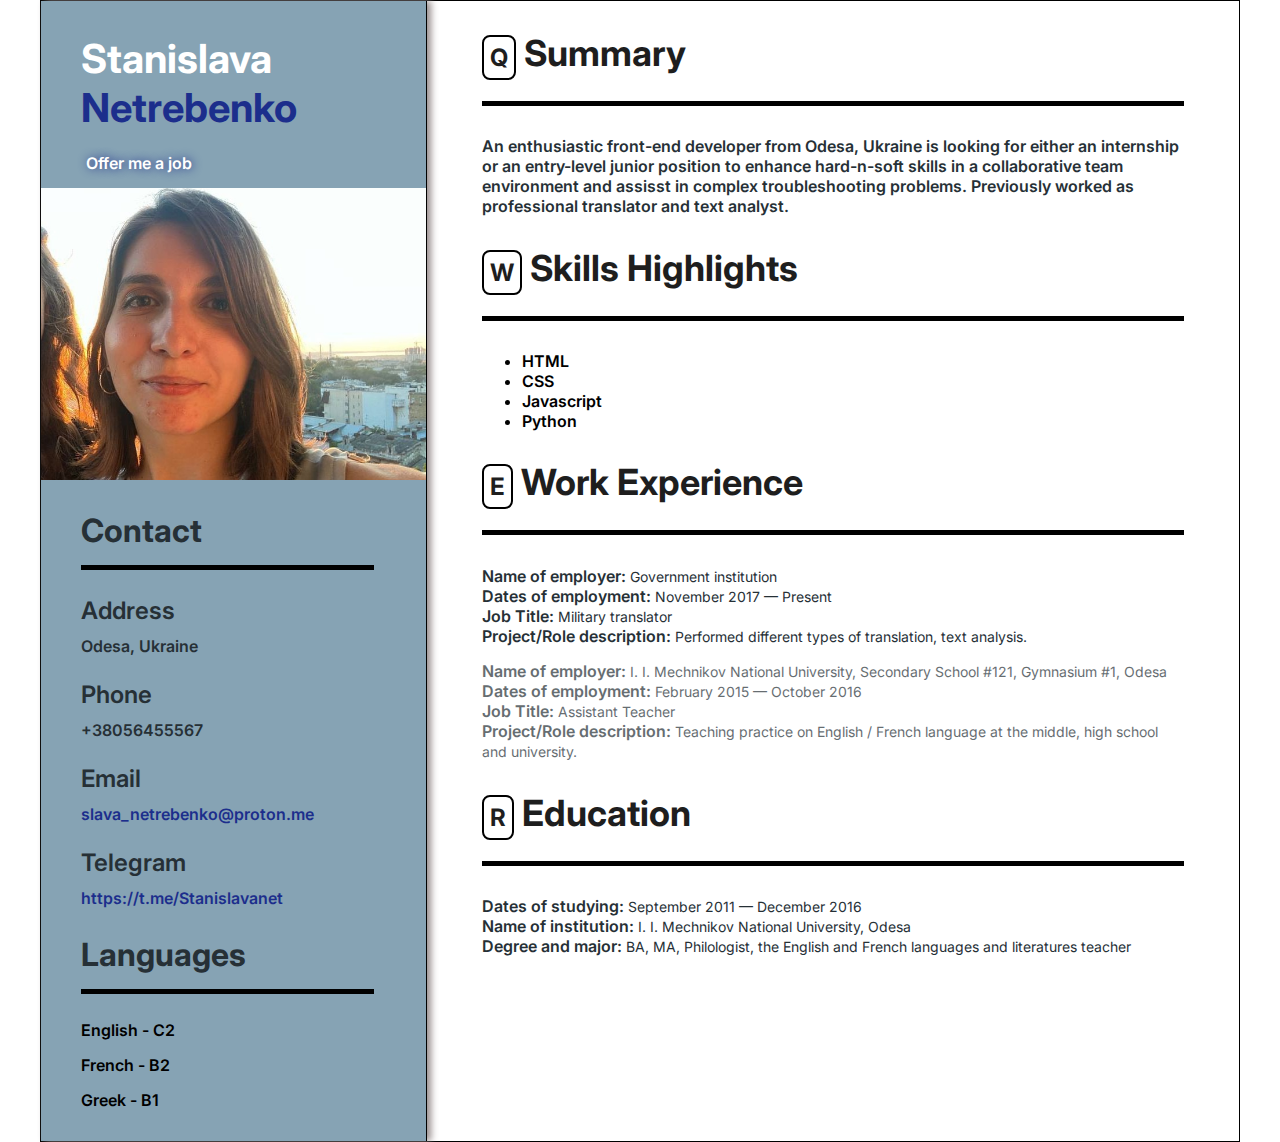
==== Lesson 28/index.html @ 2df2221d "working with events" ====
<!DOCTYPE html>
<html lang="en">
<head>
    <meta charset="UTF-8">
    <meta http-equiv="X-UA-Compatible" content="IE=edge">
    <meta name="viewport" content="width=device-width, initial-scale=1.0">
    <title>Stanislava Netrebenko CV</title>
    <link rel="stylesheet" href="./style.css">
    <link href="./my-theme.css" rel="stylesheet">

    <link href="https://fonts.googleapis.com/css2?family=Inter:wght@600&display=swap" rel="stylesheet">
    <link href="https://fonts.googleapis.com/css2?family=Inter:wght@400&display=swap" rel="stylesheet">
</head>
<body class="body_cv main-theme paddings">
   
    <!-- <div class="sticky"> -->
    <article class="primary">
        <section class="name">
            <h2 class="headline_name">
                <span class="first_name">Stanislava</span><br/><span class="last_name"> Netrebenko</span></h2>
            <a href="./Hire_me.html" class="offer_link" target="_blank">Offer me a job</a>
            <img src="./stanislava_photo.jpg"
            class="photo zoom" 
            alt="cv_photo"
            id = "photo"/>
            
        </section>

        <section class="contact">
            <h2 class="headlines">Contact</h2>

            <div class="table">

                <div class="cell">
                    <p class="table_head">Address</p>
                    <p class="text">Odesa, Ukraine</p>
                </div>
                <div>
                    <p class="table_head">Phone</p>
                    <p class="text">+38056455567</p>
                </div>
                <div>
                    <p class="table_head">Email</p>
                    <a href="slava_netrebenko@proton.me" class=" text cell_link">slava_netrebenko@proton.me</a>
                </div>
                <div>
                    <p class="table_head">Telegram</p>
                    <a href="https://t.me/Stanislavanet" class="text cell_link">https://t.me/Stanislavanet</a>
                </div>

            </div>
        </section>
        <section class="lang">
            <h2 class="headlines">Languages</h2>
            <ul class="lang_list">
                <li>English - C2</li>
                <li>French - B2</li>
                <li>Greek - B1</li>
            </ul>
        </section>
    </article>
<!-- </div> -->

    <main class="secondary">
        <section class="Summary">
            <h2 class="headlines"><span class="char" id="summary">Q</span> Summary</h2>
            <p class="text">An enthusiastic front-end developer from Odesa, Ukraine is looking for either an internship or an entry-level junior position to enhance hard-n-soft skills in a collaborative team environment and assisst in complex troubleshooting problems. Previously worked as professional translator and text analyst.</p>
        </section>

        <section class="skills">
            <h2 class="headlines"><span class="char" id="skills">W</span> Skills Highlights</h2>
            <ul class="skills_list">
                <li>HTML</li>
                <li>CSS</li>
                <li>Javascript</li>
                <li>Python</li>
            </ul>
        </section>

        <section class="work">
            <h2 class="headlines"><span class="char" id="work">E</span> Work Experience</h2>
            
                <p class="work_position_1">
                    Name of employer: <span class="text_info">Government institution</span><br/>
                    Dates of employment: <span class="text_info">November 2017 — Present</span><br/>
                    Job Title: <span class="text_info">Military translator</span><br/>
                    Project/Role description: <span class="text_info">Performed different types of translation, text analysis.</span><br/>
                </p>
           
           
                <p class="work_position_2">
                    Name of employer: <span class="text_info">I. I. Mechnikov National University, Secondary School #121, Gymnasium #1, Odesa</span><br/>
                    Dates of employment: <span class="text_info">February 2015 — October 2016</span><br/>
                    Job Title: <span class="text_info">Assistant Teacher</span><br/>
                    Project/Role description: <span class="text_info">Teaching practice on English / French language at the middle, high school and university.</span><br/>
                </p>
           
            
        </section>

        <section class="education">
            <h2 class="headlines"><span class="char" id="education">R</span> Education</h2>
            <p>
                Dates of studying: <span class="text_info">September 2011 — December 2016</span><br/>
                Name of institution: <span class="text_info">I. I. Mechnikov National University, Odesa</span><br/>
                Degree and major: <span class="text_info">BA, MA, Philologist, the English
                and French languages and literatures teacher</span><br/>
            </p>
        </section>
    </main>
    <script src="./script.js"></script>
</body>
</html>
---- Lesson 28/style.css ----
.my-theme {
  /* colors */
  --color_main_primary: #508991;
  --color_main_secondary: #3fc8a1;
  --color-main_tertiary: #000000;
  --color-border: #272640;
  --color-headline: #0e7d5e;
  --color-text: #032c30;
  --color-highlight: #5577c5;
}

.body_cv {
  max-width: 1200px;
  display: flex;
  flex-direction: row;
  font-family: "Inter", sans-serif;
  border: 1px solid #000000;
  font-weight: 600;
  margin: 0 auto;
  box-sizing: border-box;
}

.primary {
  background-color: #86A3B4;
  border-right: 1px solid #000000;
  box-shadow: 4px 0px 7px #968c8c;
}

.secondary {
  max-width: calc(100vw - 385px);
  padding-left: 55px;
  padding-right: 55px;
}

.photo {
  width: 385px;
  height: 292px;
  object-fit: cover;
  object-position: 0% 40%;
  transition: transform 1s;
  /*&:hover {
      transform: scale(1.2) translate(2rem, 2rem);
      box-shadow: rgba(0, 0, 0, 0.19) 0px 10px 20px, rgba(0, 0, 0, 0.23) 0px 6px 6px;
  }*/
}

.zoomIn {
  transform: scale(1.2) translate(2rem, 2rem);
}

.char {
  font-size: 24px;
  border: 2px solid black;
  border-radius: 8px;
  padding: 6px;
  line-height: 6px;
}

.headlines {
  font-size: 36px;
  color: #1E1E1E;
  padding-bottom: 26px;
  border-bottom: 5px solid #000000;
}

.headline_name {
  font-size: 40px;
  padding-left: 40px;
  margin-bottom: 16px;
}

.first_name {
  color: #FFFFFF;
}

.last_name {
  color: #1C2E8C;
}

.offer_link {
  display: inline-block;
  text-shadow: #1C2E8C 1px 0 10px;
  text-decoration: none;
  color: #FFFFFF;
  padding: 5px;
  margin-left: 40px;
  margin-bottom: 10px;
}
.offer_link:hover {
  text-shadow: #fc0 1px 0 10px;
}

article .headlines {
  font-size: 32px;
  color: #263036;
}

.text {
  font-size: 16px;
  color: #263036;
}

.contact, .lang {
  padding-left: 40px;
  padding-right: 52px;
}

.primary .headlines {
  padding-bottom: 15px;
}

.table_head {
  font-size: 24px;
  color: #263036;
  margin-bottom: 11px;
}

.table .text {
  margin: 0;
}

.lang_list {
  padding-left: 0;
  list-style-type: none;
}

.lang_list li {
  padding-bottom: 15px;
}

p {
  color: #263036;
}

.cell_link {
  color: #1C2E8C;
  text-decoration: none;
}
.cell_link:hover {
  cursor: pointer;
}
.cell_link:visited {
  color: #1C2E8C;
  text-decoration: none;
}

.text_info {
  font-size: 14px;
  font-weight: 400;
}

.work_position_1 {
  margin-top: 31px;
  margin-bottom: 0;
}

.work_position_2 {
  margin-top: 15px;
  opacity: 0.7;
  transition: 2s;
}
.work_position_2:hover {
  opacity: 1;
}

@media screen and (max-width: 400px) {
  .body_cv {
    display: flex;
    flex-direction: column;
  }
  .secondary {
    max-width: none;
  }
  .photo:hover {
    transform: none;
    box-shadow: none;
  }
  .work_position_2 {
    opacity: 1;
  }
}
@media screen and (max-width: 650px) {
  .body_cv {
    display: flex;
    flex-direction: column;
    margin: 0 auto;
    width: 372px;
  }
  .photo:hover {
    transform: none;
    box-shadow: none;
  }
  .work_position_2 {
    opacity: 1;
  }
}
.hire_body {
  max-width: 1024px;
  font-family: "Inter", sans-serif;
}

.hire_wrapper {
  position: absolute;
  left: 50%;
  margin-left: -256px;
}

.hire_h2 {
  font-size: 32px;
}

.hire_h3 {
  font-size: 24px;
  font-weight: 600;
}

.hire_h3 {
  font-size: 24px;
  font-weight: 600;
}

.hire_table {
  border-collapse: collapse;
}

.hire_table th {
  font-weight: 600;
}

.hire_table th, .hire_table td {
  border: 1px solid black;
  padding: 5px;
}

legend {
  font-weight: 600;
}

.contact_table {
  padding-top: 7px;
}

.contact_table tr {
  vertical-align: top;
  text-align: left;
}

.contact_table th, .contact_table td {
  padding-bottom: 15px;
  padding-right: 4px;
}

.contact_table label {
  font-weight: 600;
}

.asterisk {
  color: #ED0131;
}

.error {
  display: none;
  color: #ED0131;
  font-size: 12px;
  font-weight: 100;
  line-height: 2;
}

input, select, textarea {
  font-family: inherit;
  font-size: 14px;
  font-weight: 400;
  appearance: none;
  background-color: transparent;
  margin: 0;
  padding: 0;
  border: none;
}

input[type=email], textarea, select {
  width: 460px;
  padding: 5px;
  background-color: #F8FAFC;
  border-radius: 4px;
  color: #3B4256;
  filter: drop-shadow(0px 4px 4px rgba(0, 0, 0, 0.25));
  border: 1px solid rgba(0, 0, 0, 0);
}
input[type=email]:hover, textarea:hover, select:hover {
  border: 1px solid #0048D9;
  color: #3B4256;
}

input[type=email]:hover:invalid {
  border: 1px solid #ED0131;
}

input[type=email]:invalid + .error {
  display: block;
}

textarea {
  max-height: 164px;
}

select[name=type] {
  width: 470px;
  background: url("./Vector.svg") no-repeat center right 0.75rem;
  color: #B8BCCA;
  letter-spacing: 0.01em;
  background-color: #F8FAFC;
}
select[name=type]:focus {
  color: #3B4256;
}

input[type=submit] {
  font-size: 16px;
  font-weight: 400;
  line-height: 1.5;
  background-color: #0048D9;
  color: #FFFFFF;
  border-radius: 6px;
  padding: 4px 16px 4px 16px;
}
input[type=submit]:hover {
  background-color: #002266;
  cursor: pointer;
  border: none;
}
input[type=submit]:disabled {
  background: rgba(0, 72, 217, 0.45);
  box-shadow: 0px 4px 4px rgba(0, 0, 0, 0.25);
  border-radius: 8px;
}

@keyframes elevate {
  0% {
    margin-top: 50vh;
    opacity: 0;
  }
  100% {
    margin-top: 0;
    opacity: 1;
  }
}
.primary {
  animation: elevate 0.5s linear;
}

.secondary {
  animation: elevate 1s linear;
}

@keyframes zoom_out {
  from {
    transform: scale(2);
    opacity: 0;
  }
  to {
    transform: scale(0);
    opacity: 1;
  }
}
.hire_wrapper {
  animation: zoom_out 2s reverse;
}
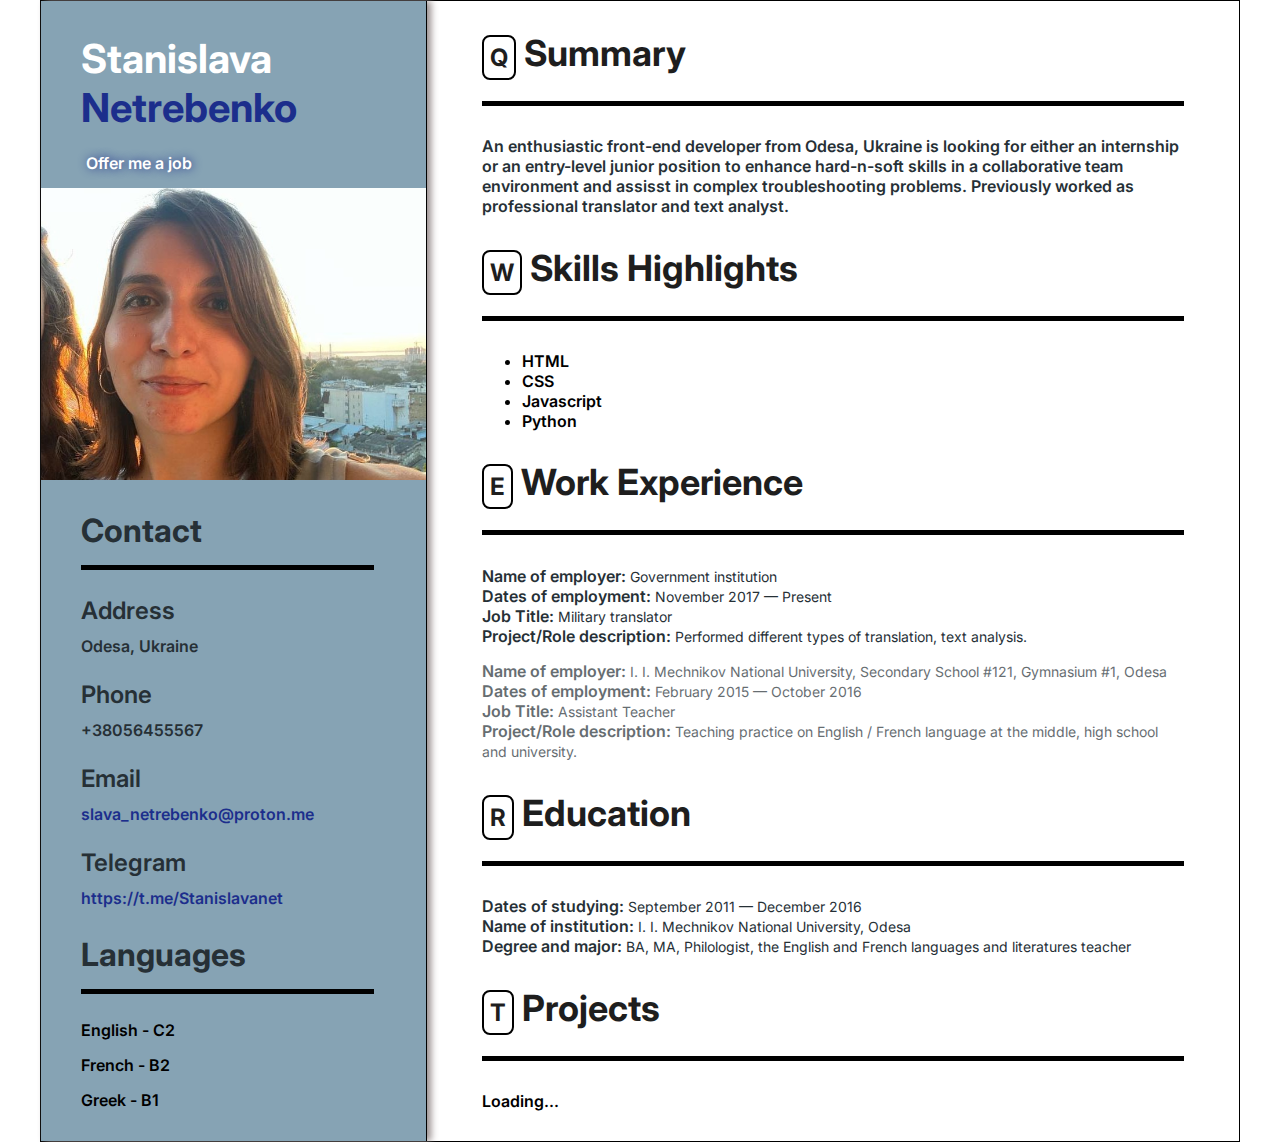
==== commit 0b96ca39: "async functions" ====
--- a/Lesson 28/index.html
+++ b/Lesson 28/index.html
@@ -107,6 +107,15 @@
                 and French languages and literatures teacher</span><br/>
             </p>
         </section>
+
+        <div class="repos">
+            <h2 class="headlines"><span class="char" id="repos">T</span> Projects</h2>
+
+            <div class="loader">
+                Loading...
+            </div>
+
+        </div>
     </main>
     <script src="./script.js"></script>
 </body>
